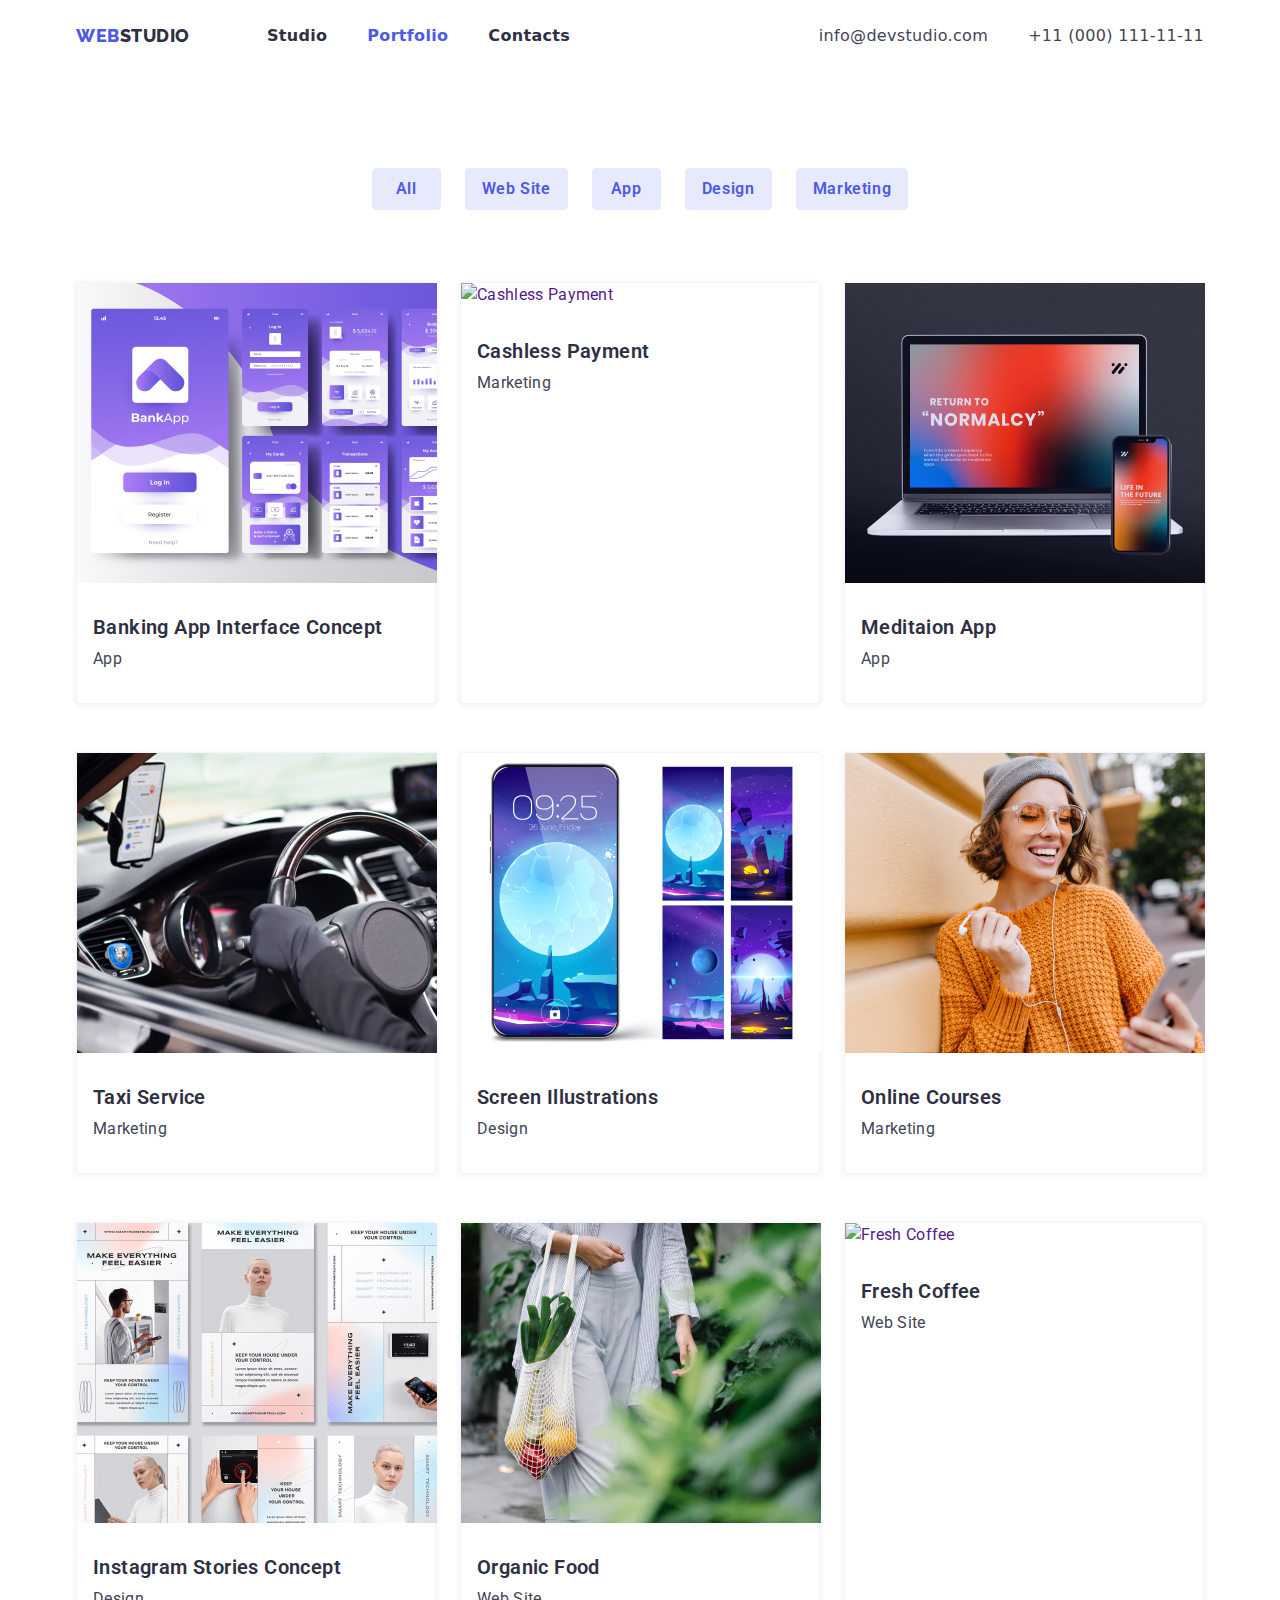
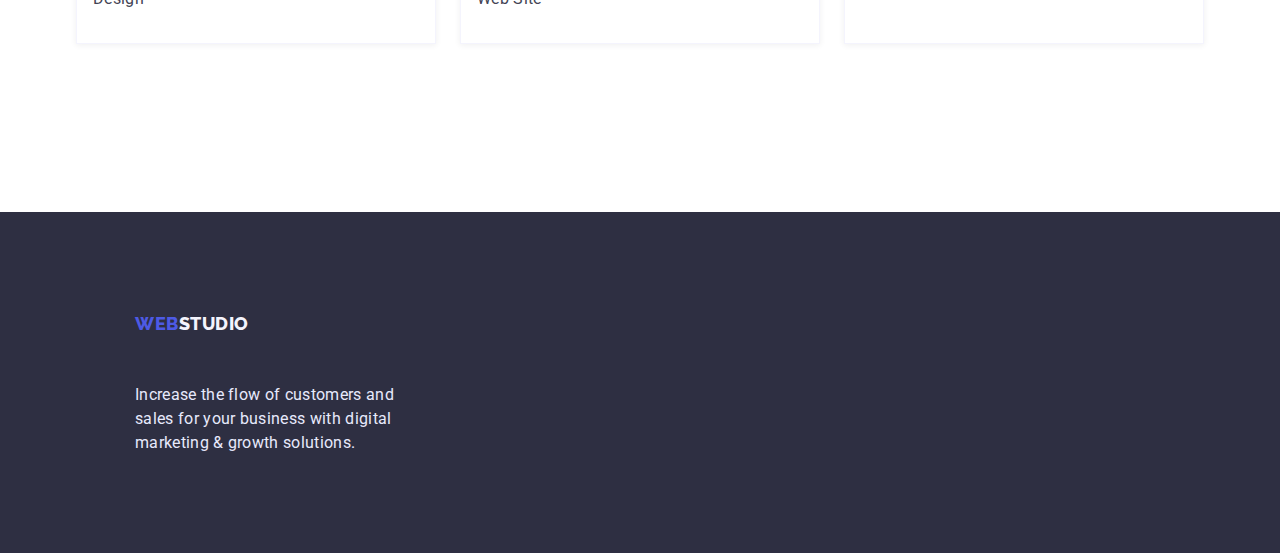
==== portfolio.html @ 02dc4892 "update" ====
<!DOCTYPE html>
<html lang="en">

<head>
    <meta charset="UTF-8">
    <meta http-equiv="X-UA-Compatible" content="IE=edge">
    <meta name="viewport" content="width=device-width, initial-scale=1.0">
    <title>Document</title>
    <link rel="preconnect" href="https://fonts.googleapis.com">
    <link rel="preconnect" href="https://fonts.gstatic.com" crossorigin>
    <link
        href="https://fonts.googleapis.com/css2?family=Raleway:wght@800&family=Roboto:wght@400;500;700;900&display=swap"
        rel="stylesheet">
    <link rel="stylesheet" href="./css/styles.css">
    <link rel="stylesheet" href="https://cdn.jsdelivr.net/npm/modern-normalize@1.1.0/modern-normalize.css">
</head>




<body>
    <header>
        <div class="conteiner header-flex">
            <a class="logo list-a" href="./index.html">Web<span class="logo stud list-a">Studio</span></a>
            <nav>
                <ul class="site-nav list list-a">
                    <li class="item"><a href="./index.html" class="hover list-a">Studio</a> </li>
                    <li class="item"><a href="./portfolio.html" class="hover current list-a">Portfolio</a></li>
                    <li class="item"><a href="" class="hover list-a">Contacts</a></li>
                </ul>
            </nav>
            <ul class="auth-nav list">
                <li class="item"><a href="mailto:info@devstudio.com" class="hover list-a">info@devstudio.com</a></li>
                <li class="item"><a href="tel:+11-000-111-11-11" class="hover list-a">+11 (000) 111-11-11</a></li>
            </ul>
        </div>
    </header>




<!-- main -->
    <main class="conteiner">
        <section class="section-main">
            <h1 class="visually-hidden">Service</h1>
                <ul class="flex-button list">
                    <li class="item-button"><button type="button" class="button secondary">All</button></li>
                    <li class="item-button"><button type="button" class="button secondary">Web Site</button></li>
                    <li class="item-button"><button type="button" class="button secondary">App</button></li>
                    <li class="item-button"><button type="button" class="button secondary">Design</button></li>
                    <li class="item-button"><button type="button" class="button secondary">Marketing</button></li>
                </ul>


            <ul class="section new list">
                <li class="item border">
                    <a href="" class="list-a">
                        <img src="./images2/img.jpg" alt="Banking App Interface Concept" width="360">
                        <div class="padding-new">
                            <h2 class="section-title-h">Banking App Interface Concept</h2>
                            <p class="section-title-p">App</p>
                        </div>
                    </a>
                </li>
                <li class="item border">
                    <a href="" class="list-a">
                        <img src="./images2/img-1.jpg" alt="Cashless Payment" width="360">
                        <div class="padding-new">
                            <h2 class="section-title-h">Cashless Payment</h2>
                            <p class="section-title-p">Marketing</p>
                        </div>
                    </a>
                    <!-- <p>для картинки</p> -->
                </li>
                <li class="item border">
                    <a href="" class="list-a">
                        <img src="./images2/img-2.jpg" alt="Meditaion App" width="360">
                        <div class="padding-new">
                            <h2 class="section-title-h">Meditaion App</h2>
                            <p class="section-title-p">App</p>
                        </div>
                    </a>
                </li>
                <li class="item border">
                    <a href="" class="list-a">
                        <img src="./images2/img-3.jpg" alt="Taxi Service" width="360">
                        <div class="padding-new">
                            <h2 class="section-title-h">Taxi Service</h2>
                            <p class="section-title-p">Marketing</p>
                        </div>
                    </a>
                </li>
                <li class="item border"> 
                    <a href="" class="list-a">
                        <img src="./images2/img-4.jpg" alt="Screen Illustrations" width="360">
                        <div class="padding-new">
                            <h2 class="section-title-h">Screen Illustrations</h2>
                            <p class="section-title-p">Design</p>
                        </div>
                    </a>
                </li>
                <li class="item border">
                    <a href="" class="list-a">
                        <img src="./images2/img-5.jpg" alt="Online Courses" width="360">
                        <div class="padding-new">
                            <h2 class="section-title-h">Online Courses</h2>
                            <p class="section-title-p">Marketing</p>
                        </div>
                    </a>
                </li>
                <li class="item border">
                    <a href="" class="list-a">
                        <img src="./images2/img-6.jpg" alt="Instagram Stories Concept" width="360">
                        <div class="padding-new">
                            <h2 class="section-title-h">Instagram Stories Concept</h2>
                            <p class="section-title-p">Design</p>
                        </div>
                    </a>
                </li>
                <li class="item border">
                    <a href="" class="list-a">
                        <img src="./images2/img-7.jpg" alt="Organic Food" width="360">
                        <div class="padding-new">
                            <h2 class="section-title-h">Organic Food</h2>
                            <p class="section-title-p">Web Site</p>
                        </div>
                    </a>
                </li>
                <li class="item border">
                    <a href="" class="list-a">
                        <img src="./images2/img-8.jpg" alt="Fresh Coffee" width="360">
                        <div class="padding-new">
                            <h2 class="section-title-h">Fresh Coffee</h2>
                            <p class="section-title-p">Web Site</p>
                        </div>
                    </a>
                </li>
            </ul>
        </section>
    </main>




    <!-- footer -->
    <footer class="footer">
        <div class="conteiner footer-end">
            <a class="logo list-a" href="./index.html">Web<span class="footer-stud list-a">Studio</span></a>
            <p class="text">
                Increase the flow of customers and sales for your business with digital marketing & growth solutions.
            </p>
        </div>
    </footer>
</body>

</html>
---- css/styles.css ----
/* фон #E5E5E5 */
/* web #4D5AE5 studio #F4F4FD */
/*  основной цвет - #2E2F42 
вторичный цвет - #434455 */
/* кнопки - #FFFFFF #4D5AE5 */
/*  цвет на картинке #F4F4FD */
/* footer #E7E9FC */


/* все теги ul без оформления */
.list {
    list-style: none;
    padding: 0;
    margin: 0;
}
.list-a{
    text-decoration: none;
}


*{
    box-sizing: border-box;
}
h1,h2,h3,h4,h5,h6,p{
    margin: 0;
}
img{
    display: block;
}




/* подключение цвета для var */
:root {
    --text-color-h: #2E2F42;
    --text-color-p: #434455;
    --color-while: #FFFFFF;
    --color-blue: #4D5AE5;
    --color-footer: #E7E9FC;
    --color-hero-h:#F4F4FD;
}



body{
    background-color: var(--color-while);
    font-family: Roboto, sans-serif;
    color: var(--text-color-h);
}

/* header */
.header-flex{
    display: flex;
    align-items: center;
}

/* логотип */
.logo {
    color: var(--color-blue);
    font-family: Raleway, sans-serif;
    font-weight: 800;
    font-size: 18px;
    line-height: 1.3;
    letter-spacing: 0.03em;
    text-transform: uppercase;


}

.stud {
    color: var(--text-color-h);
    font-family: Raleway, sans-serif;
    font-weight: 800;
    font-size: 18px;
    line-height: 1.3;
    letter-spacing: 0.03em;
    text-transform: uppercase;
}

/* nav */

.site-nav .hover{
    display: block;
    padding-top: 24px;
    padding-bottom: 24px;

    color: var(--text-color-h);
    font-weight: 600;
    font-size: 16px;
    line-height: 1.5;
    letter-spacing: 0.02em;
}
.site-nav {
    display: flex;
    margin-left: 77px;
}



.site-nav .item:not(:last-child) {
    margin-right: 40px;
}
/* Тоже самое способ №2
.site-nav .item + .item{
    margin-right: 40px;
} */



.site-nav .hover:hover,
.site-nav .hover:focus {
    color: var(--text-color-p);
}


.site-nav .hover:active{
    color: var(--color-blue);
}


.site-nav .hover.current{
    color: var(--color-blue);
}


.auth-nav .hover{
    display: block;
    color: var(--text-color-p);
    font-size: 16px;
    line-height: 1.5;
    letter-spacing: 0.02em;
}

.auth-nav{
    display: flex;
    margin-left: auto;
    /* margin-right: 156px; */
}

.auth-nav .item:not(:last-child) {
    margin-right: 40px;
}


.auth-nav .hover:hover,
.auth-nav .hover:focus{
    color: var(--color-blue);
}




/* Section */
.conteiner{
    margin-left: auto;
    margin-right: auto;
    padding-right: 15px;
    padding-left: 15px;
    width: 1158px;
    /* outline: 2px solid red; */
}

.flex-basis{
    flex-basis:1300px;
}
.section-flex{
    display: flex;
}
.section-flex .item-index:not(:last-child){
    margin-right: 24px;
}
.section-flex .item-index:nth-child(4n) {
    margin-right: 0;
}

.icon-div{
    width: 264px;
    height: 112px;
    margin-bottom: 8px;
    background-color: var(--color-hero-h);
    display: flex;
    justify-content: center;
    align-items: center;
}














.section-img{
    display: flex;
    /* padding-bottom: 120px; */
}

.section-img .item{
    display: block;
    width: 360px;
}
.section-img .item:not(:last-child) {
    margin-right: 24px;
}
.section-mar{
    padding-top: 129px;
    padding-bottom: 111px;
}




/* главная страница */
.hero {
    background-color: var(--text-color-h);
    text-align: center;
}
/* .hero-margin{
    margin-top: 129px;

} */
/* .section-hero{
    padding-top: 192px;
    padding-bottom: 192px;
} */
.section.hero-our {
    padding-bottom: 120px;
    background-color: var(--color-hero-h);
}

.hero-h {
    width: 500px;
    margin: auto;
    padding-top: 192px;
    margin-top: 0;
    margin-bottom: 40px;
    color: var(--color-while);
    font-family: Roboto, sans-serif;
    font-weight: 500;
    font-size: 56px;
    line-height: 1.1;
    letter-spacing: 0.02em;
}

/* overlay */
.overlay{
    max-width: 1600px;
    height: 603px;
    margin-left: auto;
    margin-right: auto;
    background-image: linear-gradient(to right,
    rgba(46, 47, 66, 0.7),
    rgba(46, 47, 66, 0.7)),
    url(..//images3/hero.jpg);
    background-position: center;
    background-size: cover;
    /* outline: 5px solid red; */
}




/* спрятать текст */

.visually-hidden {
    position: absolute;
    width: 1px;
    height: 1px;
    margin: -1px;
    border: 0;
    padding: 0;
    clip: rect(0 0 0 0);
    overflow: hidden;
}
/* .off-text{
    margin: 0;
    display: none;
} */


.section {
    display: flex;
    flex-wrap: wrap;
    padding-top: 129px;
}
/* .section-margin{
    margin-bottom: 120px;
} */
.section-main{
    padding-top: 96px;
    padding-bottom: 120px;
}
.section.new{
    display: flex;
    flex-wrap: wrap;
    padding-top: 0;
}
.item.border{
    border: 0.5px solid #F4F4FD;
    box-shadow: 0px 1px 6px rgba(46, 47, 66, 0.08);
}

.section .section-centr .item {
    width: calc((100% - 48px) / 3);
    margin-right: 24px;
    /* margin-bottom: 120px; */
}

.section .section-centr .item:nth-child(4n) {
    margin-right: 0;
}
.section .item{
    width: calc((100% - 48px) / 3);
    margin-right: 24px;
    margin-bottom: 48px;
}
.section.new .item:nth-child(3n){
    margin-right: 0;
}
/* .section .item:nth-last-child(-n + 3){
    margin-bottom: 120px;
} */
/* .section .item:nth-child(-n + 4){
    margin-top: 72px;
} */






.section,
.section-title-h {
    margin-top: 0;
    margin-bottom: 8px;
    color: var(--text-color-h);
    font-family: Roboto, sans-serif;
    font-weight: 600;
    font-size: 20px;
    line-height: 1.2;
    letter-spacing: 0.02em;
}

.section,
.section-title-p {
    color: var(--text-color-p);
    font-family: Roboto, sans-serif;
    font-weight: 400;
    font-size: 16px;
    line-height: 1.5;
    letter-spacing: 0.02em;
    margin-top: 0;
    margin-bottom: 0;
}

.hero-centr {
    font-weight: 600;
    font-size: 36px;
    line-height: 1.11;
    text-align: center;
    letter-spacing: 0.02em;
    /* padding-bottom: 120px; */
    /* margin-top: 129px; */
    margin-bottom: 72px;
}
.section-centr{
    display: flex;
    border-radius: 0px 0px 4px 4px;
    /* margin-bottom: 120px; */
}
.section-centr .item{
    /* margin: 0; */
        background-color: var(--color-while);
}
.padding-cards {
    padding-top: 32px;
    padding-bottom: 32px;
    padding-left: 16px;
    padding-right: 16px;
    text-align: center;
}
.padding-new{
    padding-top: 32px;
    padding-bottom: 32px;
    padding-left: 16px;
    padding-right: 16px;
}








.off-style-icon{
    padding: 0;
    margin: 0;
    display: inline-flex;
}
.padding-cards .icon-group{
    text-align: start;
    list-style: none;
    padding: 0;
    margin: 0;
    margin-top: 12px;
    margin-right: 24px;
    width: 40px;
    height: 40px;
    border-radius: 50%;
    background-color: var(--color-blue);
    cursor: pointer;
    
}
.icon-instagram-2{
    /* width: 16px;
    height: 16px; */
    margin-top: 10px;
    margin-left: 12px;
    fill: #FFFFFF;
}
.padding-cards .icon-group:hover,
.padding-cards .icon-group:focus{
    background-color: aqua;
}

.padding-cards .icon-group:nth-child(4n) {
    margin-right: 0;
}


/* sectionCustomers */
.padding-section{
    padding-top: 120px;
}
.customers-h{
    font-family: "Roboto";
    font-weight: 600;
    font-size: 36px;
    line-height: 1.16;
    text-align: center;
    letter-spacing: 0.03em;
}
.customers-logo{
    list-style: none;
    display: inline-flex;
    padding: 0;
    margin: 0;

}
.icon-logo{
    width: 168px;
    height: 88px;
    margin-right: 24px;
    margin-top: 72px;
    margin-bottom: 120px;
    
}
.icon-logo:nth-child(6n) {
    margin-right: 0;
}
.customers-logo .icon-logo:hover,
.customers-logo .icon-logo:focus{
    fill: var(--color-blue);
}



.icon-logo-svg{
    fill: #8e8f99;
    outline: 1px solid #8e8f99;
    border-radius: 4px;
}
.customers-logo .icon-logo-svg:hover,
.customers-logo .icon-logo-svg:focus {
    fill: var(--color-blue);
    outline: 1px solid var(--color-blue);

}






/* footer */
.footer {
    padding-top: 100px;
    padding-bottom: 100px;
    background-color: var(--text-color-h);
    
}
.footer .conteiner .logo,
.footer .conteiner .footer-stud{
    margin-top: 0;
    margin-bottom: 24px;
        display: block;
        display: flex;
}

/* color footer */
.footer-stud {
    color: #F4F4FD;
    font-family: Raleway, sans-serif;
    font-weight: 800;
    font-size: 18px;
    line-height: 1.3;
    letter-spacing: 0.03em;
    text-transform: uppercase;
    
}

.footer .text {
    width: 300px;
    /* height: 0; */
    color: var(--color-footer);
    font-family: Roboto, sans-serif;
    font-weight: 400;
    font-size: 16px;
    line-height: 1.5;
    letter-spacing: 0.02em;
    margin-bottom: 0;
    
}


.footer-text{
    display: flex;

    font-family: "Roboto";
    font-weight: 600;
    font-size: 16px;
    line-height: 1.5;
    letter-spacing: 0.02em;

     color: var(--color-while);
}

.footerlogo{
    display: flex;
    padding: 0;
    margin: 0;
    list-style: none;
    margin-top: 16px;
    
}
.icon-footer-li{
    width: 40px;
    height: 40px;
    background: rgba(255, 255, 255, 0.1);
    border-radius: 50%;
    display: inline-flex;
    justify-content: center;
    align-items: center;
    margin-right: 16px;
}
.icon-footer-li:nth-child(4n) {
    margin-right: 0;
}
.icon-footer-li:hover,
.icon-footer-li:focus {
    background-color: #31D0AA;
}
.icon--footer{
    width: 24px;
    height: 24px;
    fill:#FFFFFF
    
}
.footer-end{
    width: 208px;
    height: 40px;
    margin-left: 120px;
    display: inline-block;
    align-items: center;
}

.www{
    display: flex;
}




/* button */
.button {
    display: inline-block;
    border: 1px solid transparent;
    color: var(--text-color-h);
    cursor: pointer;
    border-radius: 4px;
    min-width: 69px;
    
}


.flex-button {
    display: flex;
    justify-content: center;
    /* margin-top: 96px; */
    margin-bottom: 72px;
    /* margin-top: 96px;
    margin-left: 271px;
    margin-right: 262px; */
}
.flex-button .item-button:not(:last-child) {
    margin-right: 24px;

}

.section-hero .button.secondary-main {
    padding: 16px 32px;
    color: var(--color-while);
    background-color: var(--color-blue);
    font-family: Roboto, sans-serif;
    font-weight: 600;
    font-size: 16px;
    line-height: 1.19;
    letter-spacing: 0.04em;
}

.section-hero .button.secondary-main:hover,
.section-hero .button.secondary-main:focus {
    color: var(--color-while);
    background-color: var(--color-blue);
}
.section-hero .button.secondary-main:active{
    color: var(--color-while);
    background-color:#404BBF;
}
.button.secondary {
    padding: 8px 16px;
    text-align: center;
    border-color: var(--color-footer);
    color: var(--color-blue);
    background-color: var(--color-footer);
    font-family: Roboto, sans-serif;
    font-weight: 600;
    font-size: 16px;
    line-height: 1.5;
    letter-spacing: 0.04em;
}

.button.secondary:hover,
.button.secondary:focus {
    color: var(--color-while);
    background-color: var(--color-blue);
}
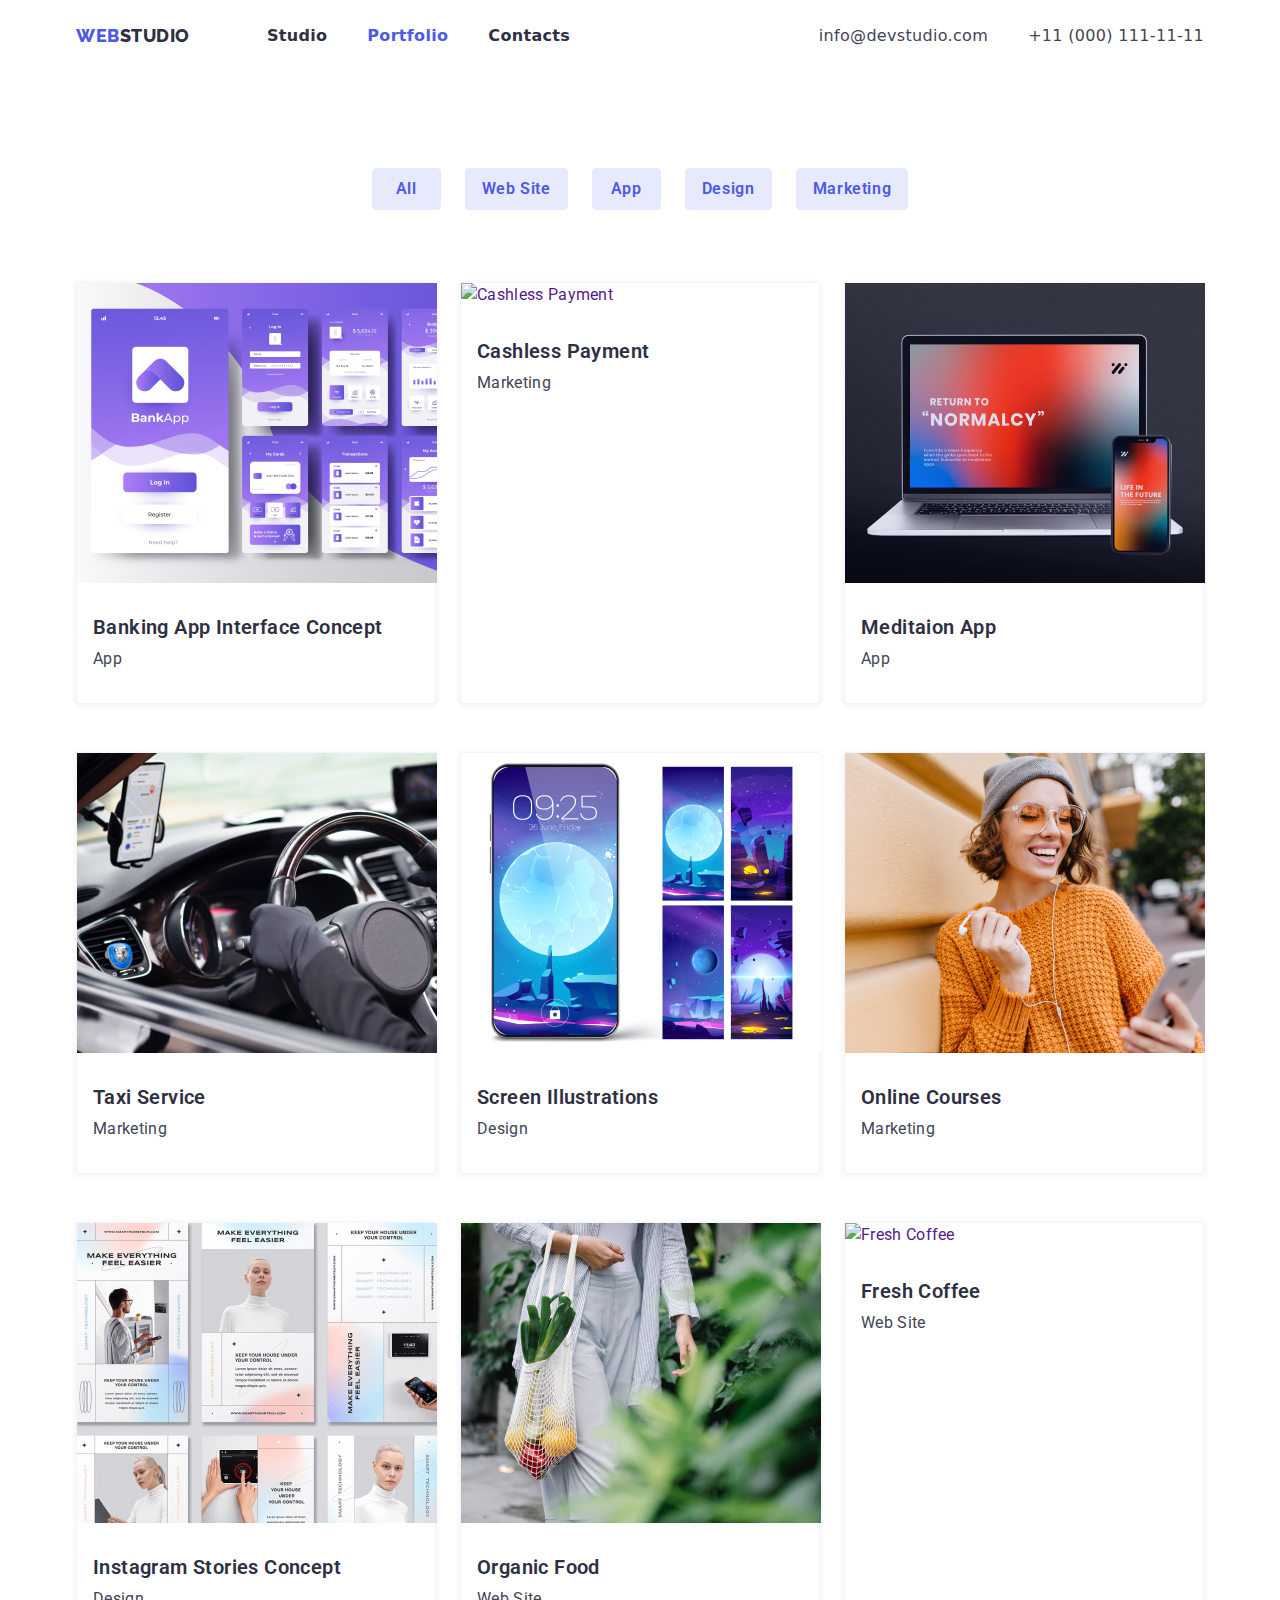
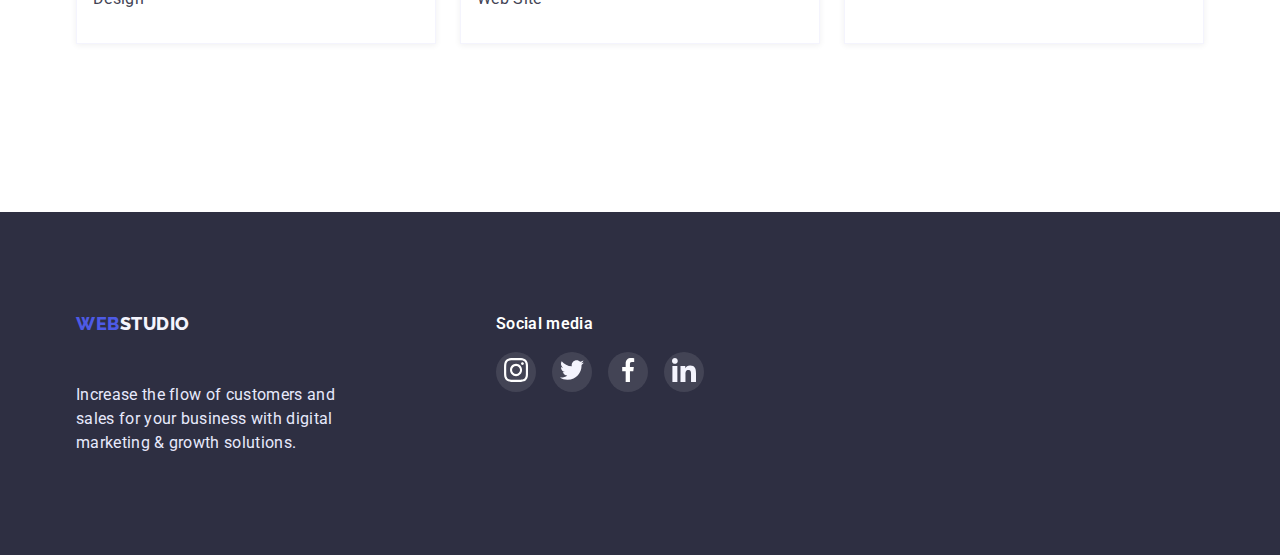
==== commit 8fede71c: "update" ====
--- a/portfolio.html
+++ b/portfolio.html
@@ -144,11 +144,46 @@
 
     <!-- footer -->
     <footer class="footer">
-        <div class="conteiner footer-end">
-            <a class="logo list-a" href="./index.html">Web<span class="footer-stud list-a">Studio</span></a>
-            <p class="text">
-                Increase the flow of customers and sales for your business with digital marketing & growth solutions.
-            </p>
+        <div class="conteiner www">
+            <div>
+                <a class="logo list-a" href="./index.html">Web<span class="footer-stud list-a">Studio</span></a>
+                <p class="text">
+                    Increase the flow of customers and sales for your business with digital marketing & growth solutions.
+                </p>
+            </div>
+            <div class="footer-end">
+                <h3 class="footer-text">Social media</h3>
+                <ul class="footerlogo">
+                    <li class="icon-footer-li">
+                        <a href="">
+                            <svg class="icon--footer">
+                                <use href="./images3/sprite1.svg#icon-instagram-2"></use>
+                            </svg>
+                        </a>
+                    </li>
+                    <li class="icon-footer-li">
+                        <a href="">
+                            <svg class="icon--footer">
+                                <use href="./images3/sprite1.svg#icon-twitter-1"></use>
+                            </svg>
+                        </a>
+                    </li>
+                    <li class="icon-footer-li">
+                        <a href="">
+                            <svg class="icon--footer">
+                                <use href="./images3/sprite1.svg#icon-facebook-1"></use>
+                            </svg>
+                        </a>
+                    </li>
+                    <li class="icon-footer-li">
+                        <a href="">
+                            <svg class="icon--footer">
+                                <use href="./images3/sprite1.svg#icon-linkedin-1"></use>
+                            </svg>
+                        </a>
+                    </li>
+                </ul>
+            </div>
         </div>
     </footer>
 </body>
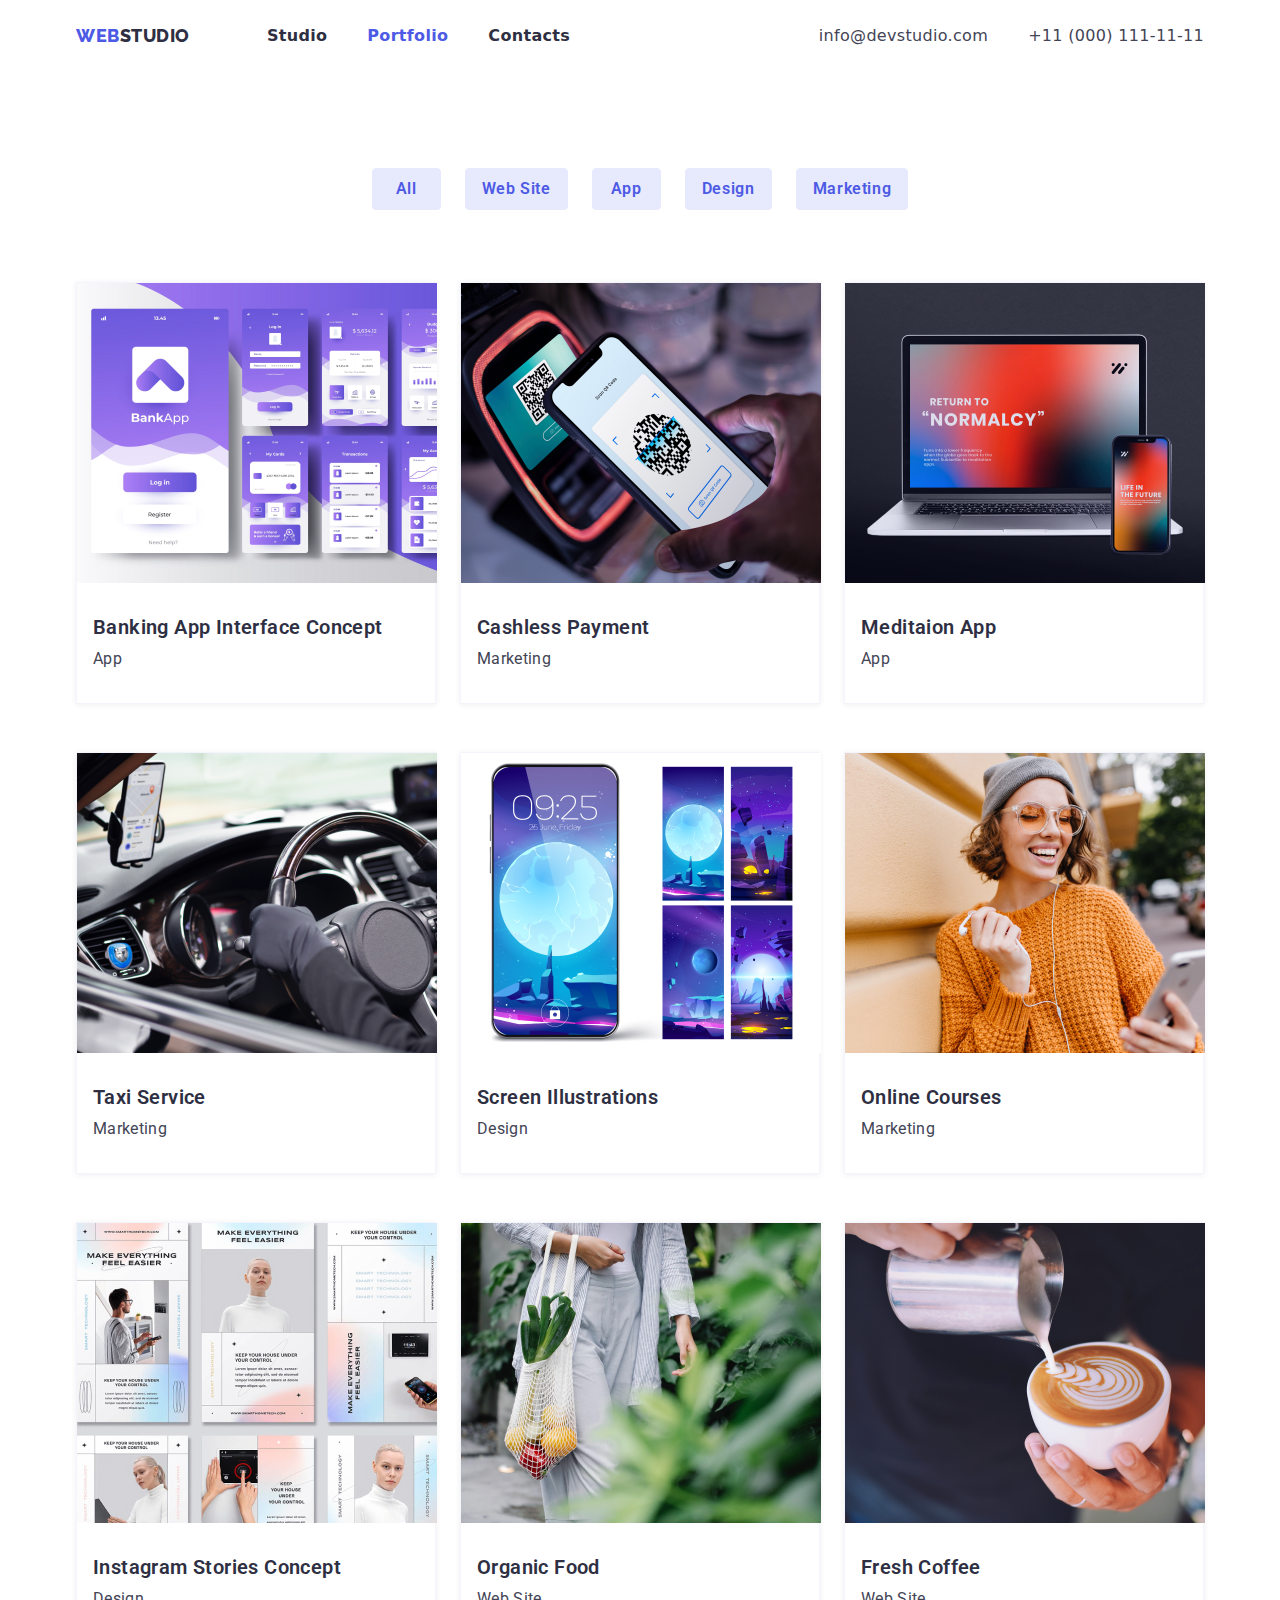
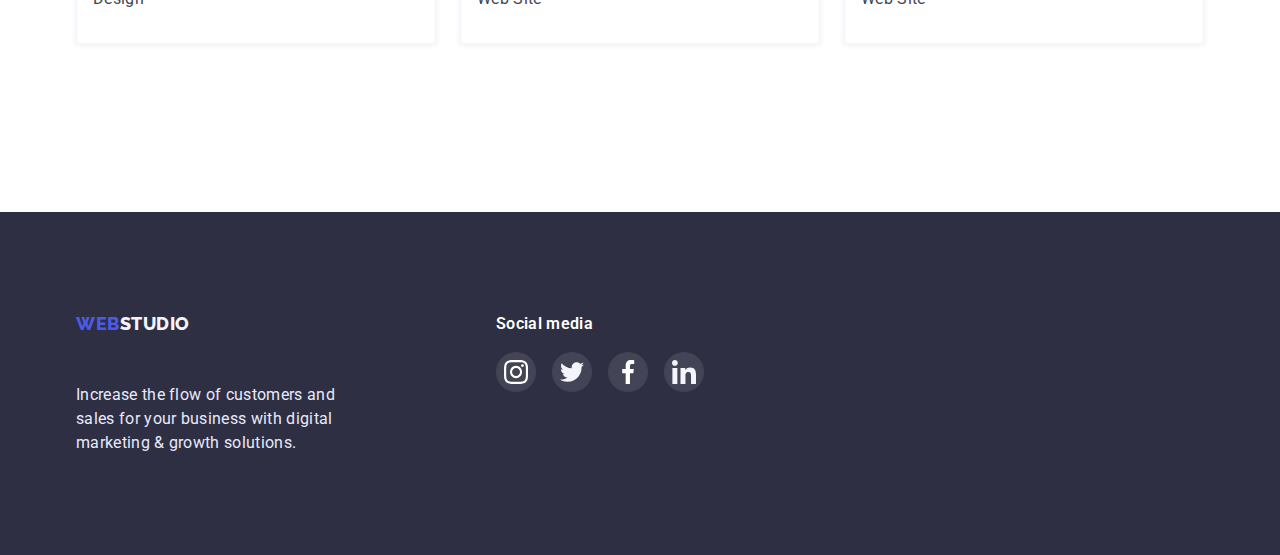
==== commit 3f3818ab: "update" ====
--- a/portfolio.html
+++ b/portfolio.html
@@ -155,29 +155,29 @@
                 <h3 class="footer-text">Social media</h3>
                 <ul class="footerlogo">
                     <li class="icon-footer-li">
-                        <a href="">
-                            <svg class="icon--footer">
+                        <a class="icon--footer" href="">
+                            <svg width="24px" height="24px">
                                 <use href="./images3/sprite1.svg#icon-instagram-2"></use>
                             </svg>
                         </a>
                     </li>
                     <li class="icon-footer-li">
-                        <a href="">
-                            <svg class="icon--footer">
+                        <a class="icon--footer" href="">
+                            <svg width="24px" height="24px">
                                 <use href="./images3/sprite1.svg#icon-twitter-1"></use>
                             </svg>
                         </a>
                     </li>
                     <li class="icon-footer-li">
-                        <a href="">
-                            <svg class="icon--footer">
+                        <a class="icon--footer" href="">
+                            <svg width="24px" height="24px">
                                 <use href="./images3/sprite1.svg#icon-facebook-1"></use>
                             </svg>
                         </a>
                     </li>
                     <li class="icon-footer-li">
-                        <a href="">
-                            <svg class="icon--footer">
+                        <a class="icon--footer" href="">
+                            <svg width="24px" height="24px">
                                 <use href="./images3/sprite1.svg#icon-linkedin-1"></use>
                             </svg>
                         </a>
--- a/css/styles.css
+++ b/css/styles.css
@@ -199,7 +199,6 @@
 
 .section-img{
     display: flex;
-    /* padding-bottom: 120px; */
 }
 
 .section-img .item{
@@ -222,14 +221,8 @@
     background-color: var(--text-color-h);
     text-align: center;
 }
-/* .hero-margin{
-    margin-top: 129px;
-
-} */
-/* .section-hero{
-    padding-top: 192px;
-    padding-bottom: 192px;
-} */
+
+
 .section.hero-our {
     padding-bottom: 120px;
     background-color: var(--color-hero-h);
@@ -251,7 +244,7 @@
 
 /* overlay */
 .overlay{
-    max-width: 1600px;
+    max-width: 1440px;
     height: 603px;
     margin-left: auto;
     margin-right: auto;
@@ -261,7 +254,6 @@
     url(..//images3/hero.jpg);
     background-position: center;
     background-size: cover;
-    /* outline: 5px solid red; */
 }
 
 
@@ -279,10 +271,6 @@
     clip: rect(0 0 0 0);
     overflow: hidden;
 }
-/* .off-text{
-    margin: 0;
-    display: none;
-} */
 
 
 .section {
@@ -290,9 +278,7 @@
     flex-wrap: wrap;
     padding-top: 129px;
 }
-/* .section-margin{
-    margin-bottom: 120px;
-} */
+
 .section-main{
     padding-top: 96px;
     padding-bottom: 120px;
@@ -310,7 +296,6 @@
 .section .section-centr .item {
     width: calc((100% - 48px) / 3);
     margin-right: 24px;
-    /* margin-bottom: 120px; */
 }
 
 .section .section-centr .item:nth-child(4n) {
@@ -324,12 +309,6 @@
 .section.new .item:nth-child(3n){
     margin-right: 0;
 }
-/* .section .item:nth-last-child(-n + 3){
-    margin-bottom: 120px;
-} */
-/* .section .item:nth-child(-n + 4){
-    margin-top: 72px;
-} */
 
 
 
@@ -366,8 +345,6 @@
     line-height: 1.11;
     text-align: center;
     letter-spacing: 0.02em;
-    /* padding-bottom: 120px; */
-    /* margin-top: 129px; */
     margin-bottom: 72px;
 }
 .section-centr{
@@ -406,8 +383,12 @@
     display: inline-flex;
 }
 .padding-cards .icon-group{
+    display: flex;
+    justify-content: center;
+    align-items: center;
     text-align: start;
     list-style: none;
+
     padding: 0;
     margin: 0;
     margin-top: 12px;
@@ -415,15 +396,13 @@
     width: 40px;
     height: 40px;
     border-radius: 50%;
+
     background-color: var(--color-blue);
     cursor: pointer;
     
 }
-.icon-instagram-2{
-    /* width: 16px;
-    height: 16px; */
-    margin-top: 10px;
-    margin-left: 12px;
+.icon-seti{
+
     fill: #FFFFFF;
 }
 .padding-cards .icon-group:hover,
@@ -439,6 +418,7 @@
 /* sectionCustomers */
 .padding-section{
     padding-top: 120px;
+    padding-bottom: 120px;
 }
 .customers-h{
     font-family: "Roboto";
@@ -453,15 +433,22 @@
     display: inline-flex;
     padding: 0;
     margin: 0;
+    padding-top: 72px;
+
+    display: flex;
+    justify-content: center;
+    align-items: center;
 
 }
 .icon-logo{
-    width: 168px;
-    height: 88px;
+    display: flex;
+    justify-content: center;
+    align-items: center;
+    width: 100%;
+    height: 100%;
     margin-right: 24px;
-    margin-top: 72px;
-    margin-bottom: 120px;
-    
+
+    outline: 1px solid #8e8f99;
 }
 .icon-logo:nth-child(6n) {
     margin-right: 0;
@@ -475,14 +462,14 @@
 
 .icon-logo-svg{
     fill: #8e8f99;
-    outline: 1px solid #8e8f99;
-    border-radius: 4px;
 }
 .customers-logo .icon-logo-svg:hover,
 .customers-logo .icon-logo-svg:focus {
     fill: var(--color-blue);
+}
+.customers-logo .icon-logo:hover,
+.customers-logo .icon-logo:focus {
     outline: 1px solid var(--color-blue);
-
 }
 
 
@@ -564,13 +551,19 @@
 .icon-footer-li:nth-child(4n) {
     margin-right: 0;
 }
-.icon-footer-li:hover,
-.icon-footer-li:focus {
+.icon--footer:hover,
+.icon--footer:focus {
     background-color: #31D0AA;
 }
 .icon--footer{
-    width: 24px;
-    height: 24px;
+    width: 100%;
+    height: 100%;
+    display: flex;
+    justify-content: center;
+    align-items: center;
+    border-radius: 50%;
+
+
     fill:#FFFFFF
     
 }
@@ -615,7 +608,7 @@
 
 }
 
-.section-hero .button.secondary-main {
+.button.secondary-main {
     padding: 16px 32px;
     color: var(--color-while);
     background-color: var(--color-blue);
@@ -626,12 +619,12 @@
     letter-spacing: 0.04em;
 }
 
-.section-hero .button.secondary-main:hover,
-.section-hero .button.secondary-main:focus {
+.button.secondary-main:hover,
+.button.secondary-main:focus {
     color: var(--color-while);
     background-color: var(--color-blue);
 }
-.section-hero .button.secondary-main:active{
+.button.secondary-main:active{
     color: var(--color-while);
     background-color:#404BBF;
 }
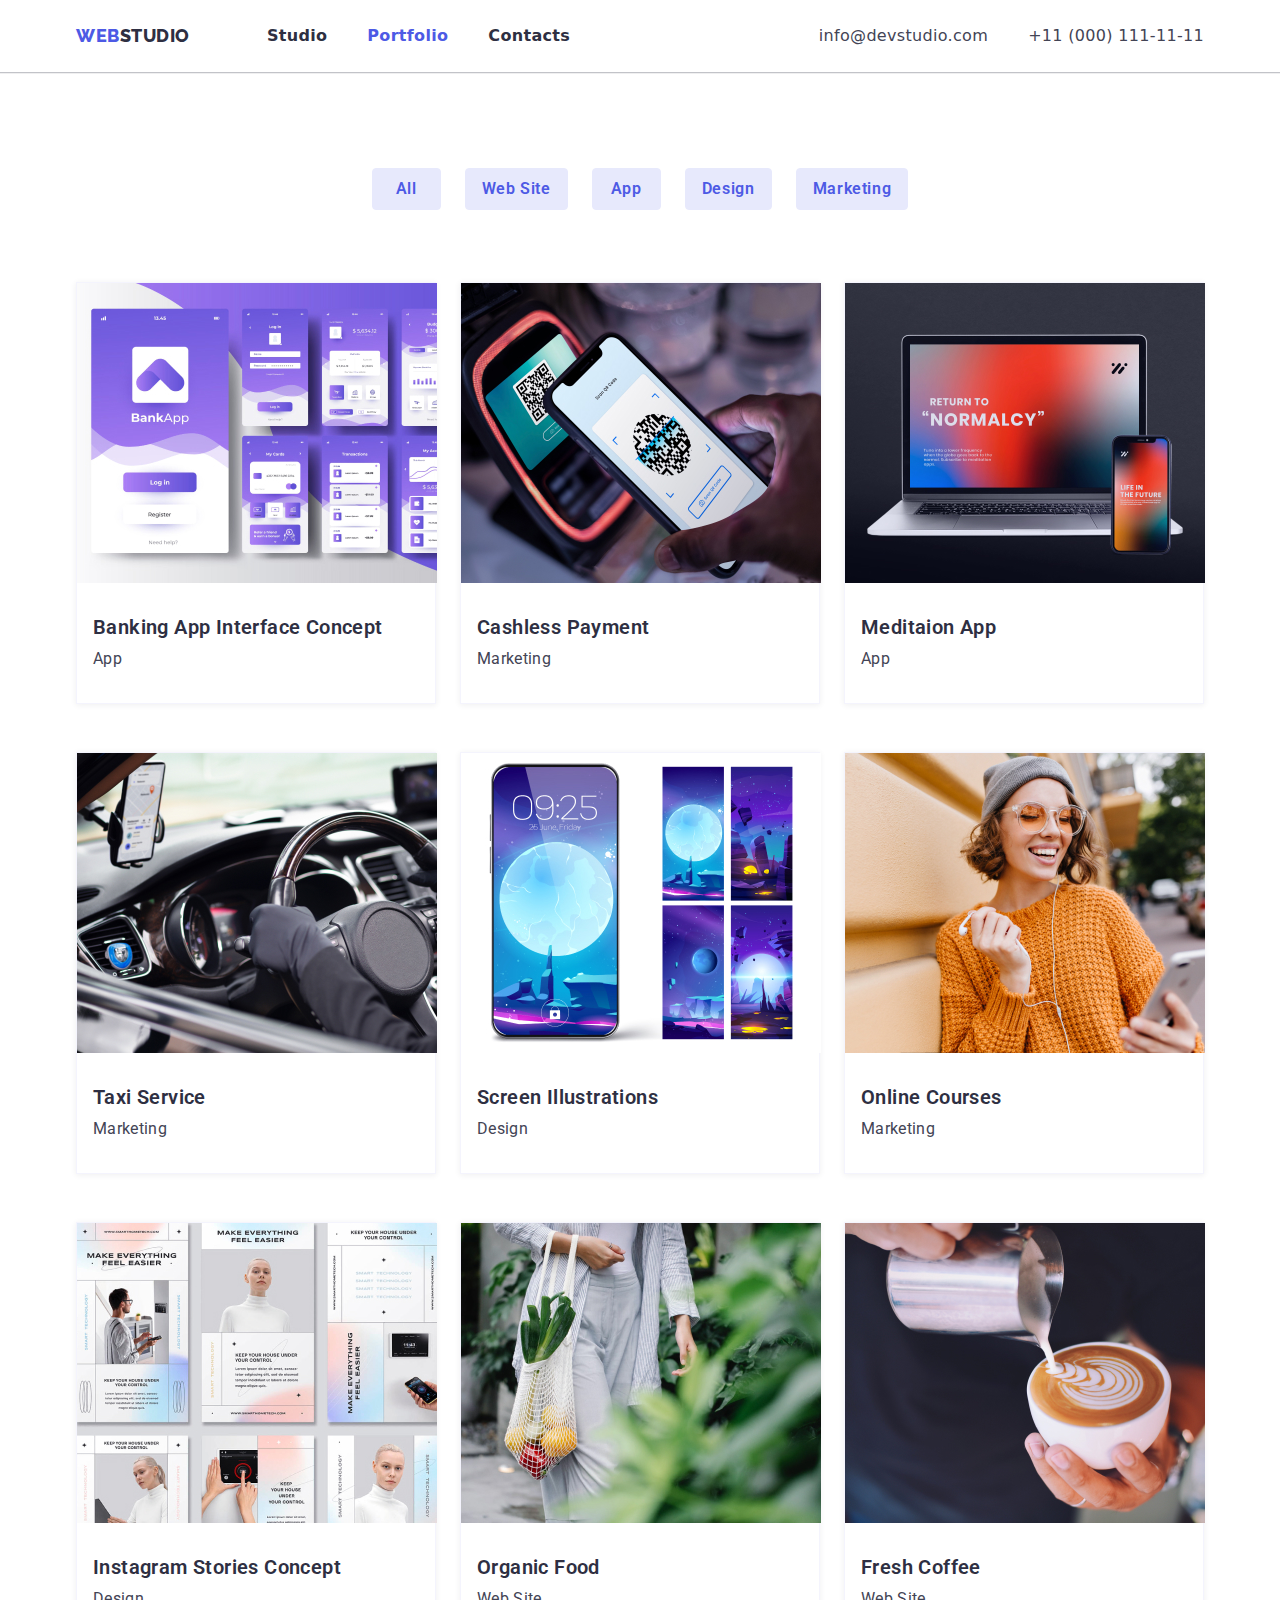
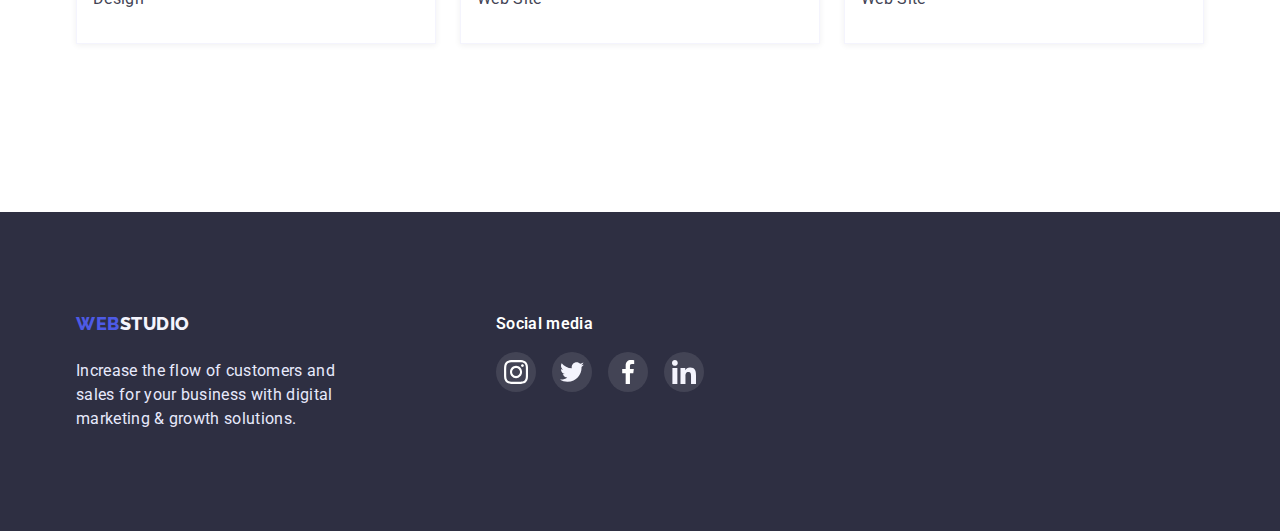
==== commit 16224c4d: "update" ====
--- a/portfolio.html
+++ b/portfolio.html
@@ -19,7 +19,7 @@
 
 
 <body>
-    <header>
+    <header class="header-het">
         <div class="conteiner header-flex">
             <a class="logo list-a" href="./index.html">Web<span class="logo stud list-a">Studio</span></a>
             <nav>
@@ -53,8 +53,8 @@
 
 
             <ul class="section new list">
-                <li class="item border">
-                    <a href="" class="list-a">
+                <li class="item">
+                    <a href="" class="border-q list-a">
                         <img src="./images2/img.jpg" alt="Banking App Interface Concept" width="360">
                         <div class="padding-new">
                             <h2 class="section-title-h">Banking App Interface Concept</h2>
@@ -62,8 +62,8 @@
                         </div>
                     </a>
                 </li>
-                <li class="item border">
-                    <a href="" class="list-a">
+                <li class="item">
+                    <a href="" class="border-q list-a">
                         <img src="./images2/img-1.jpg" alt="Cashless Payment" width="360">
                         <div class="padding-new">
                             <h2 class="section-title-h">Cashless Payment</h2>
@@ -72,8 +72,8 @@
                     </a>
                     <!-- <p>для картинки</p> -->
                 </li>
-                <li class="item border">
-                    <a href="" class="list-a">
+                <li class="item">
+                    <a href="" class="border-q list-a">
                         <img src="./images2/img-2.jpg" alt="Meditaion App" width="360">
                         <div class="padding-new">
                             <h2 class="section-title-h">Meditaion App</h2>
@@ -81,8 +81,8 @@
                         </div>
                     </a>
                 </li>
-                <li class="item border">
-                    <a href="" class="list-a">
+                <li class="item">
+                    <a href="" class="border-q list-a">
                         <img src="./images2/img-3.jpg" alt="Taxi Service" width="360">
                         <div class="padding-new">
                             <h2 class="section-title-h">Taxi Service</h2>
@@ -90,8 +90,8 @@
                         </div>
                     </a>
                 </li>
-                <li class="item border"> 
-                    <a href="" class="list-a">
+                <li class="item"> 
+                    <a href="" class="border-q list-a">
                         <img src="./images2/img-4.jpg" alt="Screen Illustrations" width="360">
                         <div class="padding-new">
                             <h2 class="section-title-h">Screen Illustrations</h2>
@@ -99,8 +99,8 @@
                         </div>
                     </a>
                 </li>
-                <li class="item border">
-                    <a href="" class="list-a">
+                <li class="item">
+                    <a href="" class="border-q list-a">
                         <img src="./images2/img-5.jpg" alt="Online Courses" width="360">
                         <div class="padding-new">
                             <h2 class="section-title-h">Online Courses</h2>
@@ -108,8 +108,8 @@
                         </div>
                     </a>
                 </li>
-                <li class="item border">
-                    <a href="" class="list-a">
+                <li class="item">
+                    <a href="" class="border-q list-a">
                         <img src="./images2/img-6.jpg" alt="Instagram Stories Concept" width="360">
                         <div class="padding-new">
                             <h2 class="section-title-h">Instagram Stories Concept</h2>
@@ -117,8 +117,8 @@
                         </div>
                     </a>
                 </li>
-                <li class="item border">
-                    <a href="" class="list-a">
+                <li class="item">
+                    <a href="" class="border-q list-a">
                         <img src="./images2/img-7.jpg" alt="Organic Food" width="360">
                         <div class="padding-new">
                             <h2 class="section-title-h">Organic Food</h2>
@@ -126,8 +126,8 @@
                         </div>
                     </a>
                 </li>
-                <li class="item border">
-                    <a href="" class="list-a">
+                <li class="item">
+                    <a href="" class="border-q list-a">
                         <img src="./images2/img-8.jpg" alt="Fresh Coffee" width="360">
                         <div class="padding-new">
                             <h2 class="section-title-h">Fresh Coffee</h2>
--- a/css/styles.css
+++ b/css/styles.css
@@ -53,6 +53,16 @@
 .header-flex{
     display: flex;
     align-items: center;
+    /* box-shadow: 
+    0px 2px 0px rgba(46, 47, 66, 0.08),
+    0px 1px 0px rgba(46, 47, 66, 0.16),
+    0px 1px 0px rgba(46, 47, 66, 0.08); */
+}
+.header-het{
+    box-shadow:
+    0px 2px 0px rgba(46, 47, 66, 0.08),
+    0px 1px 0px rgba(46, 47, 66, 0.16),
+    0px 1px 0px rgba(46, 47, 66, 0.08);
 }
 
 /* логотип */
@@ -240,6 +250,14 @@
     font-size: 56px;
     line-height: 1.1;
     letter-spacing: 0.02em;
+}
+
+.icon-hero{
+    width: 100%;
+    height: 100%;
+    display: flex;
+    justify-content: center;
+    align-items: center;
 }
 
 /* overlay */
@@ -288,9 +306,25 @@
     flex-wrap: wrap;
     padding-top: 0;
 }
-.item.border{
+/* .item.border{
     border: 0.5px solid #F4F4FD;
     box-shadow: 0px 1px 6px rgba(46, 47, 66, 0.08);
+} */
+
+
+.item .border-q {
+    display: block;
+    border: 0.5px solid #F4F4FD;
+    box-shadow: 0px 1px 6px rgba(46, 47, 66, 0.08);
+}
+
+.item .border-q:hover,
+.item .border-q:focus {
+    border: 0.5px solid #F4F4FD;
+    box-shadow:
+        0px 1px 6px rgba(46, 47, 66, 0.08),
+        0px 1px 1px rgba(46, 47, 66, 0.16),
+        0px 2px 1px rgba(46, 47, 66, 0.08);
 }
 
 .section .section-centr .item {
@@ -381,17 +415,15 @@
     padding: 0;
     margin: 0;
     display: inline-flex;
+    margin-top: 12px;
 }
 .padding-cards .icon-group{
-    display: flex;
-    justify-content: center;
-    align-items: center;
+    
     text-align: start;
     list-style: none;
 
     padding: 0;
     margin: 0;
-    margin-top: 12px;
     margin-right: 24px;
     width: 40px;
     height: 40px;
@@ -401,6 +433,7 @@
     cursor: pointer;
     
 }
+
 .icon-seti{
 
     fill: #FFFFFF;
@@ -444,8 +477,8 @@
     display: flex;
     justify-content: center;
     align-items: center;
-    width: 100%;
-    height: 100%;
+    width: 168px;
+    height: 88px;
     margin-right: 24px;
 
     outline: 1px solid #8e8f99;
@@ -456,21 +489,26 @@
 .customers-logo .icon-logo:hover,
 .customers-logo .icon-logo:focus{
     fill: var(--color-blue);
+    outline: 1px solid var(--color-blue);
 }
 
 
 
 .icon-logo-svg{
+    display: flex;
+    justify-content: center;
+    align-items: center;
+
+
+    width: 100%;
+    height: 100%;
     fill: #8e8f99;
 }
 .customers-logo .icon-logo-svg:hover,
 .customers-logo .icon-logo-svg:focus {
     fill: var(--color-blue);
 }
-.customers-logo .icon-logo:hover,
-.customers-logo .icon-logo:focus {
-    outline: 1px solid var(--color-blue);
-}
+
 
 
 
@@ -484,12 +522,16 @@
     background-color: var(--text-color-h);
     
 }
-.footer .conteiner .logo,
+.footer .conteiner .logo{
+    margin-bottom: 24px;
+    margin-top: 0;
+    display: block;
+    display: flex;
+}
 .footer .conteiner .footer-stud{
     margin-top: 0;
-    margin-bottom: 24px;
-        display: block;
-        display: flex;
+    display: block;
+    display: flex;
 }
 
 /* color footer */
